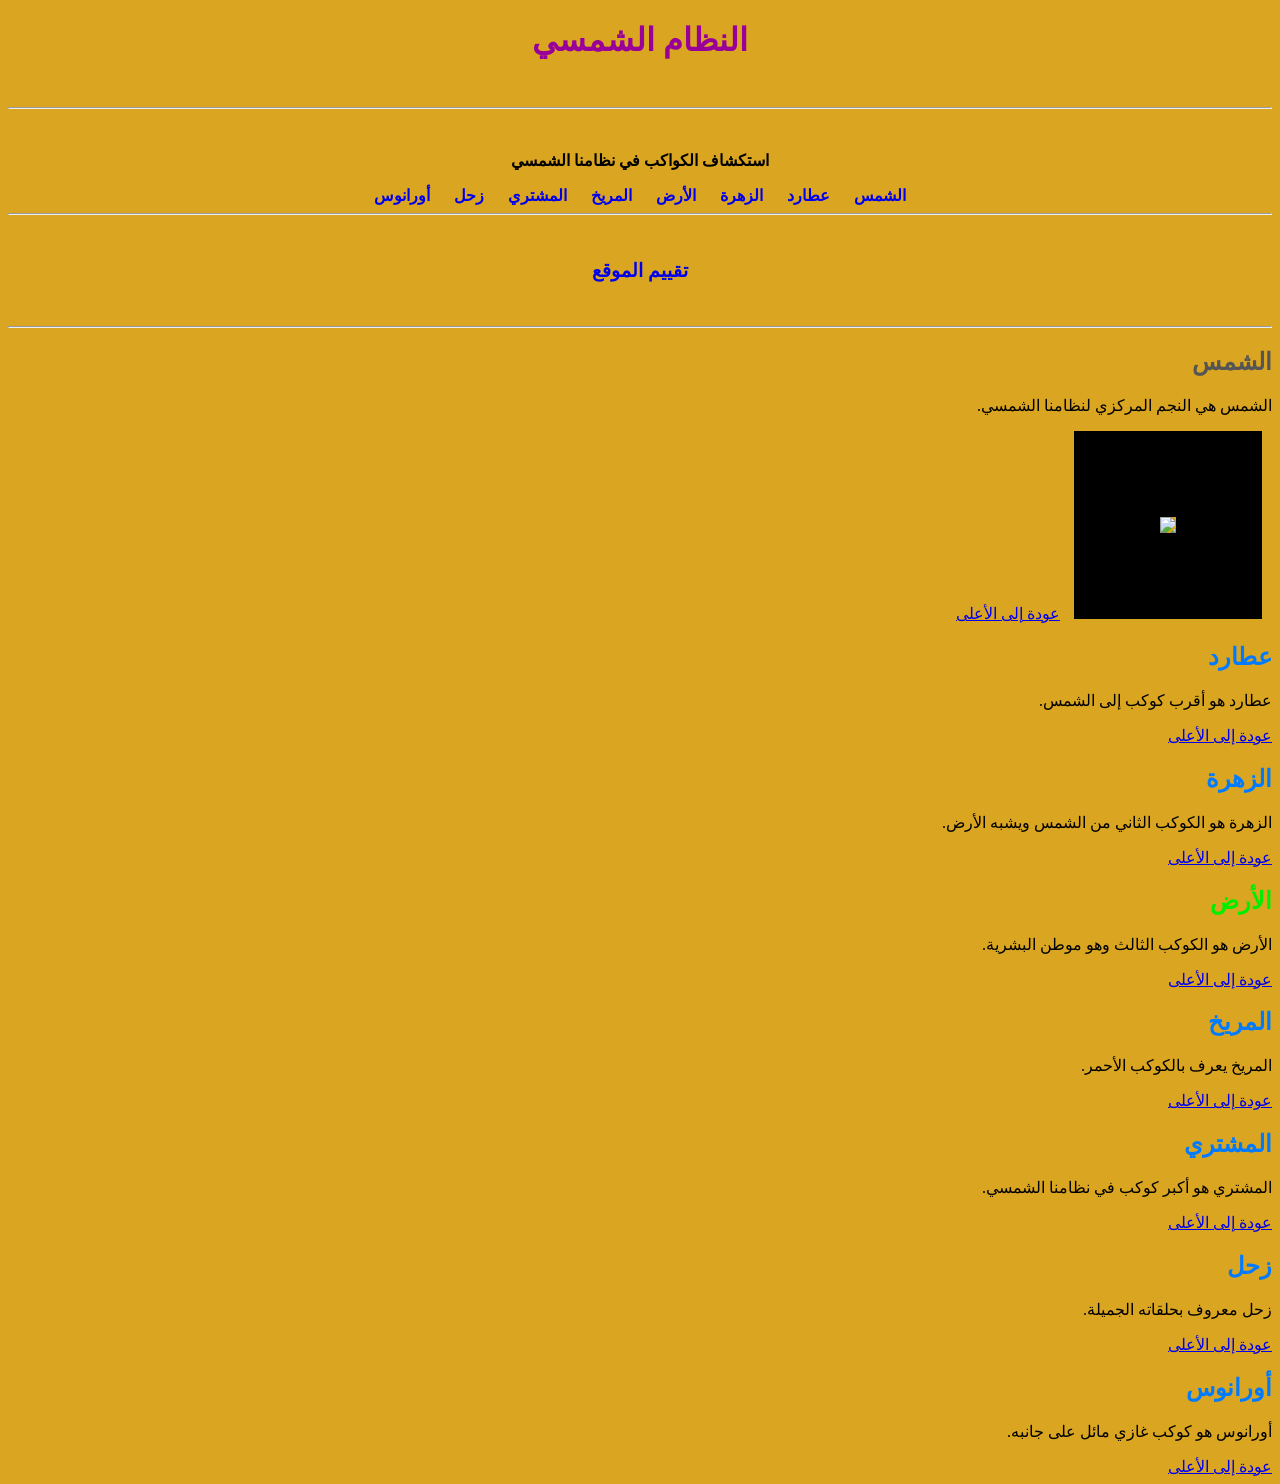
==== index.html @ e35e3b68 "Add files via upload" ====
<!DOCTYPE html>
<html lang="ar" dir="rtl">
<head>
    <meta charset="UTF-8">
    <meta name="viewport" content="width=device-width, initial-scale=1.0">
    <title><h1> index</h1></title>
      
      <style>
         nav a {
            margin: 0 10px;
            text-decoration: none;   
        }
    </style>
    
</head>
<body bgcolor="goldenrod">
    <header >
        <center>       
        <font color="#990099"><h1>النظام الشمسي</h1></font><br>
        <hr><br>
        <b><p>استكشاف الكواكب في نظامنا الشمسي</p></b>
        
        <nav>
            <b>     
            <a href="#الشمس">الشمس</a>
            <a href="#عطارد">عطارد</a>
            <a href="#الزهرة">الزهرة</a>
            <a href="#الأرض">الأرض</a>
            <a href="#المريخ">المريخ</a>
            <a href="#المشتري">المشتري</a>
            <a href="#زحل">زحل</a>
            <a href="#أورانوس">أورانوس</a>
            <hr>
            <b><a href="evaluation.html"><h3>تقييم الموقع </h3></a></b>
        </b>
    
    
        </nav>
        </center>
        <hr>
    </header >
    
    <section id="الشمس">
        <h2><font color="#555555">الشمس</font></h2>
        
        <p>الشمس هي النجم المركزي لنظامنا الشمسي.</p>
        <img src="soleil.jpg" hspace="10" border="86">
        <a href="#top">عودة إلى الأعلى</a>
    </section>
    
    <section id="عطارد">
        <h2><font color="#007BFF">عطارد</font></h2>
        <p>عطارد هو أقرب كوكب إلى الشمس.</p>
        <a href="#top">عودة إلى الأعلى</a>
    </section>
    
    <section id="الزهرة">
        <h2><font color="#007BFF">الزهرة</font></h2>
        <p>الزهرة هو الكوكب الثاني من الشمس ويشبه الأرض.</p>
        <a href="#top">عودة إلى الأعلى</a>
    </section>
    
    <section id="الأرض">
        
        <h2><font color="#green">الأرض</font></h2>
        <p>الأرض هو الكوكب الثالث وهو موطن البشرية.</p>
        <a href="#top">عودة إلى الأعلى</a>
    </section>
    
    <section id="المريخ">
        
        <h2><font color="#007BFF">المريخ</font></h2>
        <p>المريخ يعرف بالكوكب الأحمر.</p>
        <a href="#top">عودة إلى الأعلى</a>
    </section>
    
    <section id="المشتري">
    
        <h2><font color="#007BFF">المشتري</font></h2>
        <p>المشتري هو أكبر كوكب في نظامنا الشمسي.</p>
        <a href="#top">عودة إلى الأعلى</a>
    </section>
    
    <section id="زحل">
        
        <h2><font color="#007BFF">زحل</font></h2>
        <p>زحل معروف بحلقاته الجميلة.</p>
        <a href="#top">عودة إلى الأعلى</a>
    </section>
    
    <section id="أورانوس">
       
        <h2><font color="#007BFF">أورانوس</font></h2>
        <p>أورانوس هو كوكب غازي مائل على جانبه.</p>
        <a href="#top">عودة إلى الأعلى</a>
        </section>
        
        </body>
    </html>
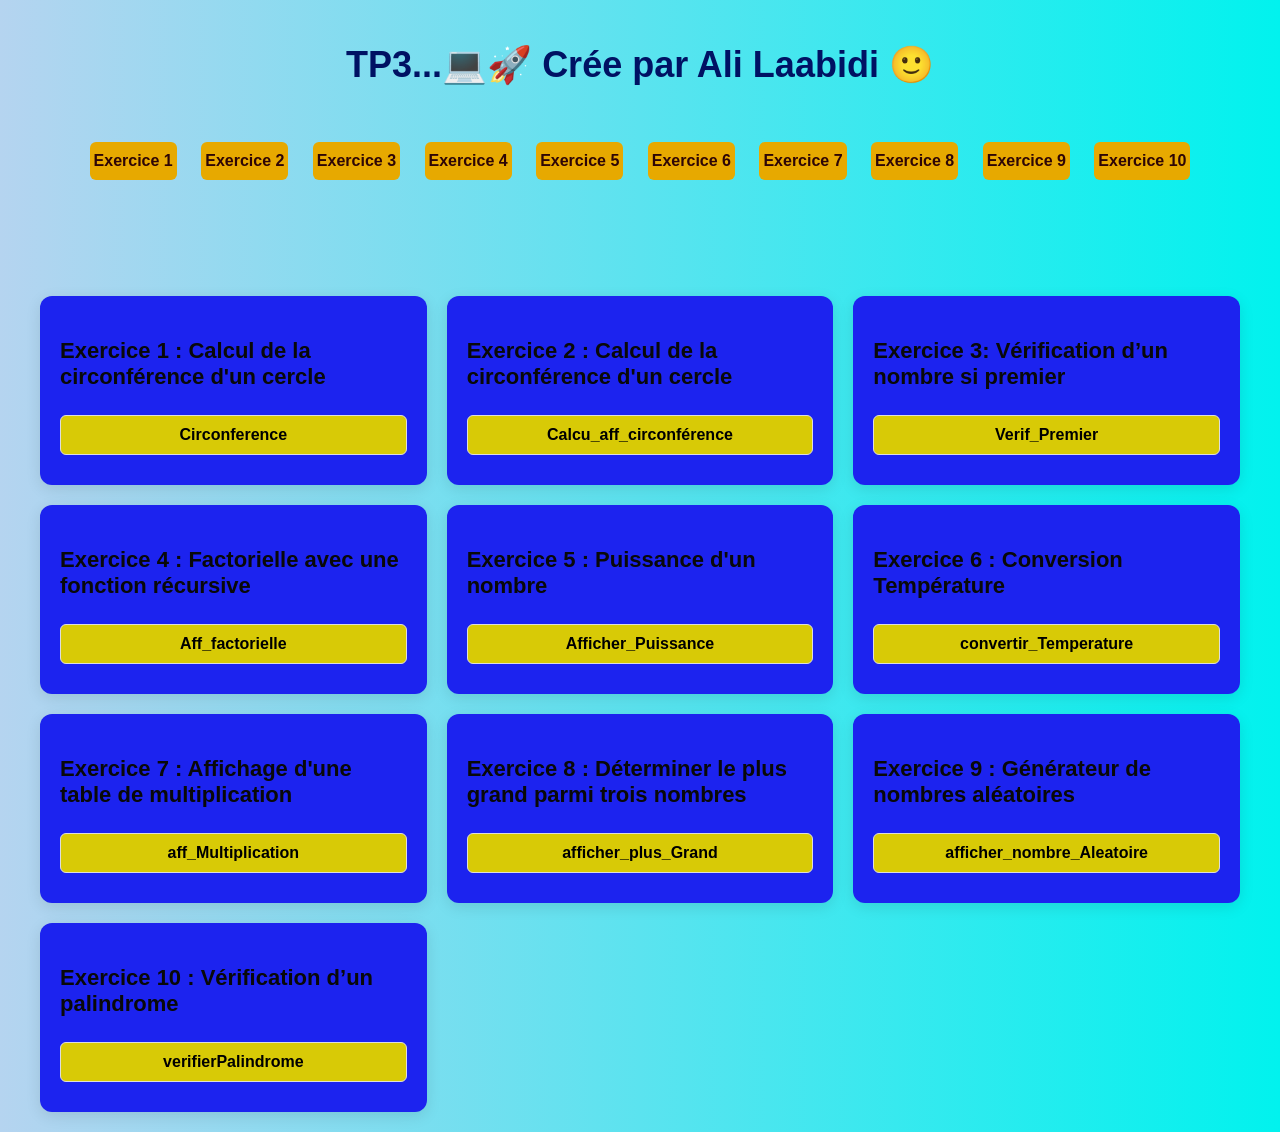
==== commit 3c37e5fc: "Add files via upload" ====
--- a/index.html
+++ b/index.html
@@ -1,100 +1,95 @@
 <!DOCTYPE html>
-<html lang="ar" dir="rtl">
+<html lang="fr">
 <head>
     <meta charset="UTF-8">
     <meta name="viewport" content="width=device-width, initial-scale=1.0">
-    <title><h1> index</h1></title>
-      
-      <style>
-         nav a {
-            margin: 0 10px;
-            text-decoration: none;   
-        }
-    </style>
+    <title>TP3_JavaScript  </title>
+    <link rel="stylesheet" href="style.css">
+</head>
+<body>
+    <header>
+        <h1>TP3...💻🚀 Crée par Ali Laabidi 🙂 </h1>
+        <nav class="navbar">
+            <ul>
+                <li><a href="#exercice1">Exercice 1</a></li>
+                <li><a href="#exercice2">Exercice 2</a></li>
+                <li><a href="#exercice3">Exercice 3</a></li>
+                <li><a href="#exercice4">Exercice 4</a></li>
+                <li><a href="#exercice5">Exercice 5</a></li>
+                <li><a href="#exercice6">Exercice 6</a></li>
+                <li><a href="#exercice7">Exercice 7</a></li>
+                <li><a href="#exercice8">Exercice 8</a></li>
+                <li><a href="#exercice9">Exercice 9</a></li>
+                <li><a href="#exercice10">Exercice 10</a></li>
+            </ul>
+        </nav>
+    </header>
+
     
-</head>
-<body bgcolor="goldenrod">
-    <header >
-        <center>       
-        <font color="#990099"><h1>النظام الشمسي</h1></font><br>
-        <hr><br>
-        <b><p>استكشاف الكواكب في نظامنا الشمسي</p></b>
-        
-        <nav>
-            <b>     
-            <a href="#الشمس">الشمس</a>
-            <a href="#عطارد">عطارد</a>
-            <a href="#الزهرة">الزهرة</a>
-            <a href="#الأرض">الأرض</a>
-            <a href="#المريخ">المريخ</a>
-            <a href="#المشتري">المشتري</a>
-            <a href="#زحل">زحل</a>
-            <a href="#أورانوس">أورانوس</a>
-            <hr>
-            <b><a href="evaluation.html"><h3>تقييم الموقع </h3></a></b>
-        </b>
+    <div class="exercices-container">
+        <!-- Exercice 1 -->
+        <div class="exercice" id="exercice1">
+            <h3>Exercice 1 : Calcul de la circonférence d'un cercle</h3> 
+            <input type="button" value="Circonference" onclick="Calcul_Circonference()">
+        </div>
+
+        <!-- Exercice 2 -->
+        <div class="exercice" id="exercice2">
+            <h3>Exercice 2 : Calcul de la circonférence d'un cercle</h3>
+            <input type="button" value="Calcu_aff_circonférence" onclick="calculerEtAfficher()">
+        </div>
+
+        <!-- Exercice 3 -->
+        <div class="exercice" id="exercice3">
+            <h3>Exercice 3: Vérification d’un nombre si premier </h3>
+            <input type="button" value="Verif_Premier" onclick="verifierPremier()">
+        </div>
+
+        <!-- Exercice 4 -->
+        <div class="exercice" id="exercice4">
+            <h3>Exercice 4 : Factorielle avec une fonction récursive</h3>
+            <input type="button" value="Aff_factorielle" onclick="Aff_factorielle()">
+        </div>
+
+         <!-- Exercice 5 -->
+         <div class="exercice" id="exercice5">
+            <h3>Exercice 5 : Puissance d'un nombre</h3>
+            <input type="button" value="Afficher_Puissance" onclick="AfficherPuissance()">
+        </div>
+
+        <!-- Exercice 6 -->
+        <div class="exercice" id="exercice6">
+            <h3>Exercice 6 : Conversion Température</h3>
+            <input type="button" value="convertir_Temperature" onclick="convertirTemperature(6)">
+        </div>
+
+        <!-- Exercice 7 -->
+        <div class="exercice" id="exercice7">
+            <h3>Exercice 7 : Affichage d'une table de multiplication</h3>
+            <input type="button" value="aff_Multiplication" onclick="aff_Multiplication(7)">
+        </div>
+
+        <!-- Exercice 8 -->
+        <div class="exercice" id="exercice8">
+            <h3>Exercice 8 : Déterminer le plus grand parmi trois nombres</h3>
+            <input type="button" value="afficher_plus_Grand" onclick="afficher_plus_Grand(7)">
+        </div>
+
+        <!-- Exercice 9 -->
+        <div class="exercice" id="exercice9">
+            <h3>Exercice 9 : Générateur de nombres aléatoires</h3>
+            <input type="button" value="afficher_nombre_Aleatoire" onclick="afficher_nombre_Aleatoire(7)">
+        </div>
+
+        <!-- Exercice 10 -->
+        <div class="exercice" id="exercice10">
+            <h3>Exercice 10 : Vérification d’un palindrome</h3>
+            <input type="button" value="verifierPalindrome" onclick="verifierPalindrome(7)">
+        </div>
+
+    </div>
     
-    
-        </nav>
-        </center>
-        <hr>
-    </header >
-    
-    <section id="الشمس">
-        <h2><font color="#555555">الشمس</font></h2>
-        
-        <p>الشمس هي النجم المركزي لنظامنا الشمسي.</p>
-        <img src="soleil.jpg" hspace="10" border="86">
-        <a href="#top">عودة إلى الأعلى</a>
-    </section>
-    
-    <section id="عطارد">
-        <h2><font color="#007BFF">عطارد</font></h2>
-        <p>عطارد هو أقرب كوكب إلى الشمس.</p>
-        <a href="#top">عودة إلى الأعلى</a>
-    </section>
-    
-    <section id="الزهرة">
-        <h2><font color="#007BFF">الزهرة</font></h2>
-        <p>الزهرة هو الكوكب الثاني من الشمس ويشبه الأرض.</p>
-        <a href="#top">عودة إلى الأعلى</a>
-    </section>
-    
-    <section id="الأرض">
-        
-        <h2><font color="#green">الأرض</font></h2>
-        <p>الأرض هو الكوكب الثالث وهو موطن البشرية.</p>
-        <a href="#top">عودة إلى الأعلى</a>
-    </section>
-    
-    <section id="المريخ">
-        
-        <h2><font color="#007BFF">المريخ</font></h2>
-        <p>المريخ يعرف بالكوكب الأحمر.</p>
-        <a href="#top">عودة إلى الأعلى</a>
-    </section>
-    
-    <section id="المشتري">
-    
-        <h2><font color="#007BFF">المشتري</font></h2>
-        <p>المشتري هو أكبر كوكب في نظامنا الشمسي.</p>
-        <a href="#top">عودة إلى الأعلى</a>
-    </section>
-    
-    <section id="زحل">
-        
-        <h2><font color="#007BFF">زحل</font></h2>
-        <p>زحل معروف بحلقاته الجميلة.</p>
-        <a href="#top">عودة إلى الأعلى</a>
-    </section>
-    
-    <section id="أورانوس">
-       
-        <h2><font color="#007BFF">أورانوس</font></h2>
-        <p>أورانوس هو كوكب غازي مائل على جانبه.</p>
-        <a href="#top">عودة إلى الأعلى</a>
-        </section>
-        
-        </body>
-    </html>
 
+    <script src="controle.js"></script>
+</body>
+</html>
--- a/style.css
+++ b/style.css
@@ -0,0 +1,105 @@
+body {
+    font-family: 'Inter', Arial, sans-serif;
+    background: linear-gradient(to right, #b5d4f0, #01f2ee);
+    color: #333333;
+    margin: 0;
+    padding: 20px;
+}
+
+h1 {
+    text-align: center;
+    color: #001263;
+    font-size: 36px;
+    margin-bottom: 30px;
+}
+
+.navbar {
+    padding: 10px 0;
+    margin-bottom: 90px;
+    text-align: center;
+}
+
+.navbar ul {
+    list-style-type: none;
+    padding: 0;
+}
+
+.navbar ul li {
+    display: inline;
+    margin: 0 10px;
+}
+
+.navbar ul li a {
+    display: inline-block;
+    padding: 10px 4px;
+    text-decoration: none;
+    background-color: #e7a900;
+    color: #2e0606;
+    font-size: 16px;
+    border-radius: 6px;
+    font-weight: bold;
+    text-align: center;
+    transition: background-color 0.3s ease, transform 0.3s ease;
+}
+
+.navbar ul li a:hover {
+    color: #ffffff;
+}
+
+.exercices-container {
+    display: grid;
+    grid-template-columns: repeat(auto-fit, minmax(300px, 1fr));
+    gap: 20px;
+    max-width: 1200px;
+    margin: 0 auto;
+}
+
+.exercice {
+    background-color: #1c23ef;
+    padding: 20px;
+    border-radius: 12px;
+    box-shadow: 0px 4px 15px rgba(0, 0, 0, 0.1);
+    transition: transform 0.3s ease, box-shadow 0.3s ease;
+}
+
+.exercice:hover {
+    transform: translateY(-5px);
+    box-shadow: 0px 8px 25px rgba(0, 0, 0, 0.15);
+}
+
+h3 {
+    color: #090909;
+    font-size: 22px;
+    margin-bottom: 15px;
+}
+
+p {
+    font-size: 16px;
+    color: #ffffff;
+    line-height: 1.6;
+}
+
+input[type="button"] {
+    width: 100%;
+    padding: 10px;
+    margin: 10px 0px;
+    border: 1px solid #ddd;
+    border-radius: 6px;
+    font-size: 16px;
+    background: #d8ca06;
+    color: #000000;
+    cursor: pointer;
+    font-weight: 600;
+    transition: all 0.3s ease;
+}
+
+input[type="button"]:hover {
+    background: #ff1717;
+    transform: scale(1.02);
+}
+
+@media (max-width: 768px) {
+    .exercices-container {
+        grid-template-columns: 1fr;
+    }
+}
